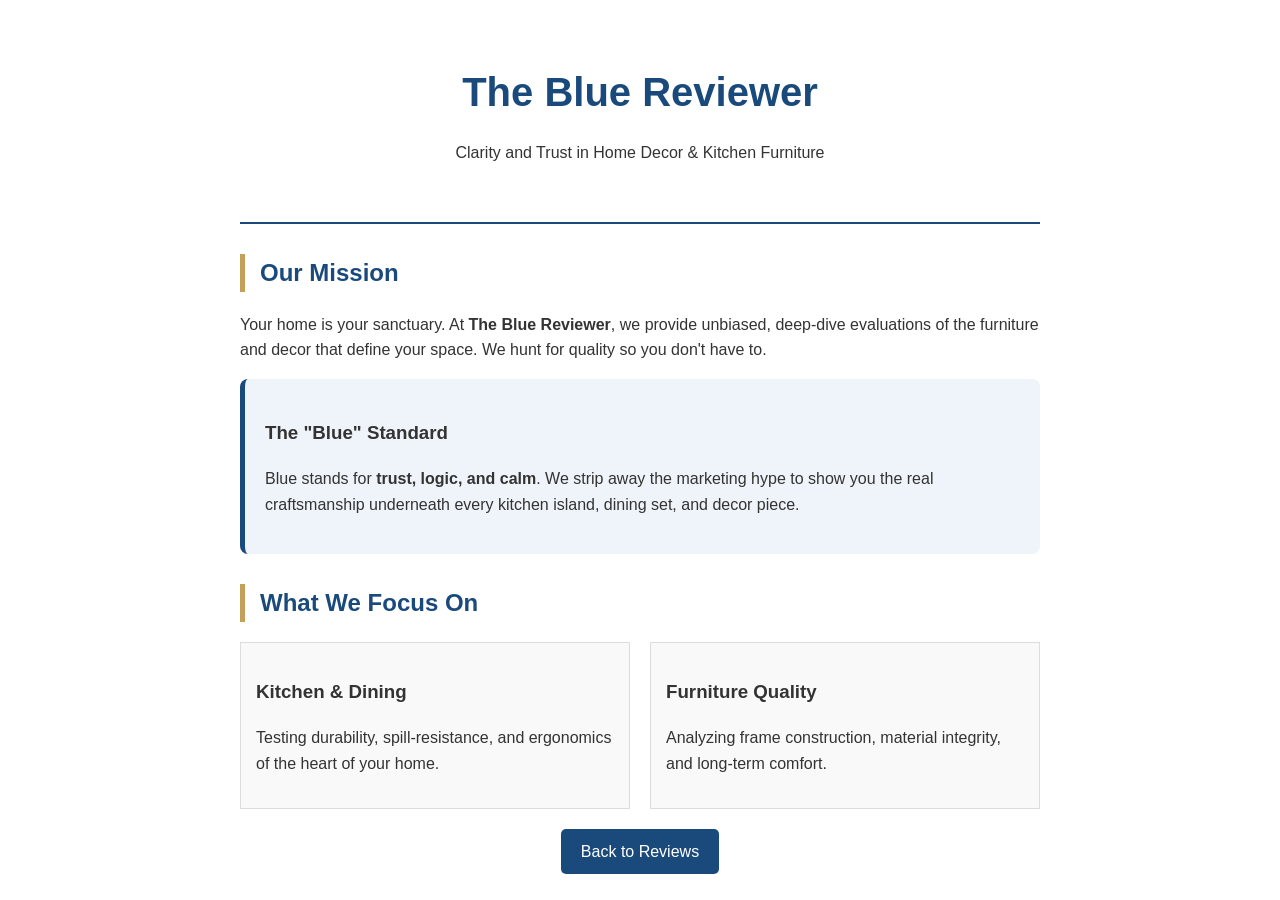
==== about.html @ ce399133 "Update and rename about.php to about.html" ====
<!DOCTYPE html>
<html lang="en">
<head>
    <meta charset="UTF-8">
    <meta name="viewport" content="width=device-width, initial-scale=1.0">
    <title>About | The Blue Reviewer</title>
    <style>
        :root {
            --blue-primary: #1a4a7c;
            --blue-light: #eef4f9;
            --accent-gold: #c5a059;
            --text: #333;
        }
        body { font-family: 'Segoe UI', Tahoma, sans-serif; line-height: 1.6; color: var(--text); margin: 0; padding: 20px; }
        .container { max-width: 800px; margin: auto; }
        header { text-align: center; padding: 40px 0; border-bottom: 2px solid var(--blue-primary); }
        h1 { color: var(--blue-primary); font-size: 2.5em; margin: 0; }
        h2 { color: var(--blue-primary); margin-top: 30px; border-left: 5px solid var(--accent-gold); padding-left: 15px; }
        .highlight { background: var(--blue-light); padding: 20px; border-radius: 8px; border-left: 5px solid var(--blue-primary); }
        .grid { display: flex; gap: 20px; margin-top: 20px; flex-wrap: wrap; }
        .card { flex: 1; min-width: 250px; background: #f9f9f9; padding: 15px; border: 1px solid #ddd; }
        .btn { display: inline-block; background: var(--blue-primary); color: #fff; padding: 10px 20px; text-decoration: none; border-radius: 5px; margin-top: 20px; }
    </style>
</head>
<body>
    <div class="container">
        <header>
            <h1>The Blue Reviewer</h1>
            <p>Clarity and Trust in Home Decor & Kitchen Furniture</p>
        </header>

        <section>
            <h2>Our Mission</h2>
            <p>Your home is your sanctuary. At <strong>The Blue Reviewer</strong>, we provide unbiased, deep-dive evaluations of the furniture and decor that define your space. We hunt for quality so you don't have to.</p>
        </section>

        <section class="highlight">
            <h3>The "Blue" Standard</h3>
            <p>Blue stands for <strong>trust, logic, and calm</strong>. We strip away the marketing hype to show you the real craftsmanship underneath every kitchen island, dining set, and decor piece.</p>
        </section>

        <h2>What We Focus On</h2>
        <div class="grid">
            <div class="card">
                <h3>Kitchen & Dining</h3>
                <p>Testing durability, spill-resistance, and ergonomics of the heart of your home.</p>
            </div>
            <div class="card">
                <h3>Furniture Quality</h3>
                <p>Analyzing frame construction, material integrity, and long-term comfort.</p>
            </div>
        </div>

        <center>
            <a href="index.html" class="btn">Back to Reviews</a>
        </center>
    </div>
</body>
</html>
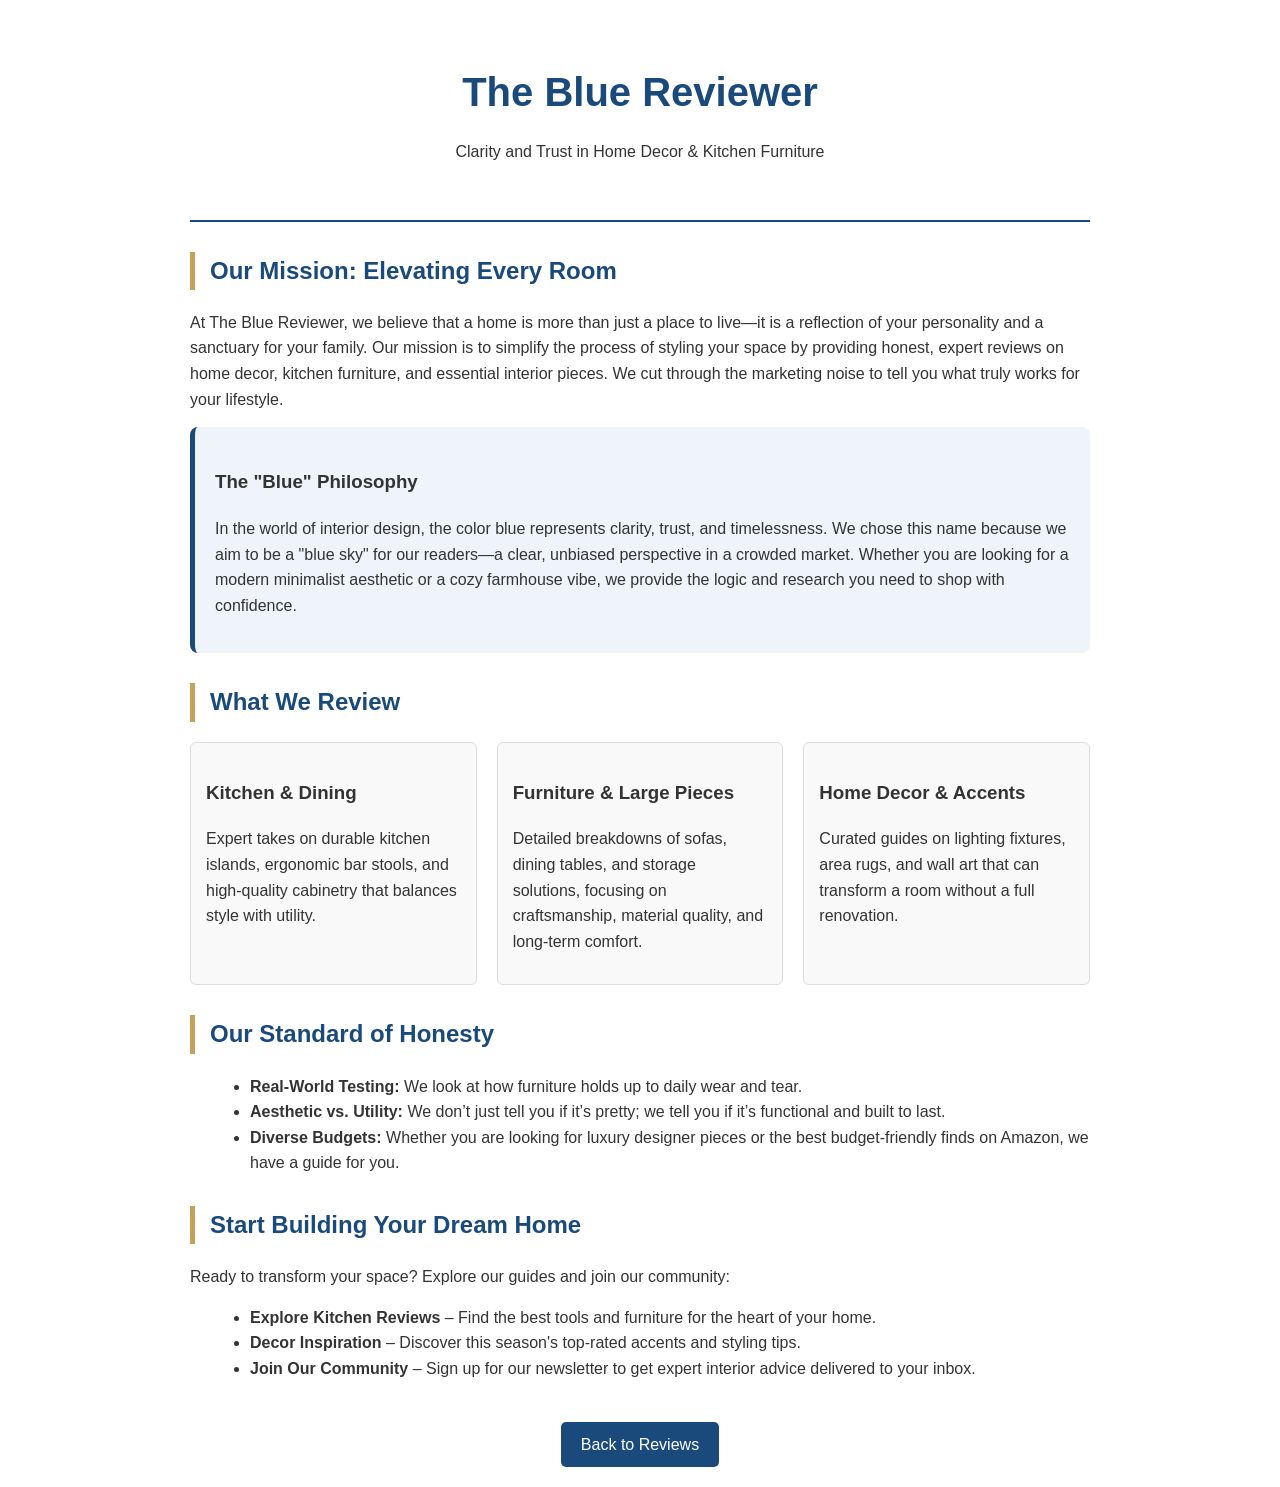
==== commit 5ecad9ec: "Update about.html" ====
--- a/about.html
+++ b/about.html
@@ -1,59 +1,89 @@
 <!DOCTYPE html>
 <html lang="en">
 <head>
-    <meta charset="UTF-8">
-    <meta name="viewport" content="width=device-width, initial-scale=1.0">
-    <title>About | The Blue Reviewer</title>
-    <style>
-        :root {
-            --blue-primary: #1a4a7c;
-            --blue-light: #eef4f9;
-            --accent-gold: #c5a059;
-            --text: #333;
-        }
-        body { font-family: 'Segoe UI', Tahoma, sans-serif; line-height: 1.6; color: var(--text); margin: 0; padding: 20px; }
-        .container { max-width: 800px; margin: auto; }
-        header { text-align: center; padding: 40px 0; border-bottom: 2px solid var(--blue-primary); }
-        h1 { color: var(--blue-primary); font-size: 2.5em; margin: 0; }
-        h2 { color: var(--blue-primary); margin-top: 30px; border-left: 5px solid var(--accent-gold); padding-left: 15px; }
-        .highlight { background: var(--blue-light); padding: 20px; border-radius: 8px; border-left: 5px solid var(--blue-primary); }
-        .grid { display: flex; gap: 20px; margin-top: 20px; flex-wrap: wrap; }
-        .card { flex: 1; min-width: 250px; background: #f9f9f9; padding: 15px; border: 1px solid #ddd; }
-        .btn { display: inline-block; background: var(--blue-primary); color: #fff; padding: 10px 20px; text-decoration: none; border-radius: 5px; margin-top: 20px; }
-    </style>
+<meta charset="UTF-8">
+<meta name="viewport" content="width=device-width, initial-scale=1.0">
+<title>About | The Blue Reviewer</title>
+<style>
+    :root {
+        --blue-primary: #1a4a7c;
+        --blue-light: #eef4f9;
+        --accent-gold: #c5a059;
+        --text: #333;
+    }
+    body { font-family: 'Segoe UI', Tahoma, sans-serif; line-height: 1.6; color: var(--text); margin: 0; padding: 20px; background: #fff; }
+    .container { max-width: 900px; margin: auto; }
+    header { text-align: center; padding: 40px 0; border-bottom: 2px solid var(--blue-primary); }
+    h1 { color: var(--blue-primary); font-size: 2.5em; margin: 0; }
+    h2 { color: var(--blue-primary); margin-top: 30px; border-left: 5px solid var(--accent-gold); padding-left: 15px; }
+    h3 { margin-top: 20px; }
+    p { margin: 15px 0; }
+    .highlight { background: var(--blue-light); padding: 20px; border-radius: 8px; border-left: 5px solid var(--blue-primary); }
+    .grid { display: flex; gap: 20px; margin-top: 20px; flex-wrap: wrap; }
+    .card { flex: 1; min-width: 250px; background: #f9f9f9; padding: 15px; border: 1px solid #ddd; border-radius: 6px; }
+    .btn { display: inline-block; background: var(--blue-primary); color: #fff; padding: 10px 20px; text-decoration: none; border-radius: 5px; margin-top: 20px; }
+    ul { margin: 10px 0 20px 20px; }
+</style>
 </head>
 <body>
-    <div class="container">
-        <header>
-            <h1>The Blue Reviewer</h1>
-            <p>Clarity and Trust in Home Decor & Kitchen Furniture</p>
-        </header>
+<div class="container">
 
-        <section>
-            <h2>Our Mission</h2>
-            <p>Your home is your sanctuary. At <strong>The Blue Reviewer</strong>, we provide unbiased, deep-dive evaluations of the furniture and decor that define your space. We hunt for quality so you don't have to.</p>
-        </section>
+<header>
+    <h1>The Blue Reviewer</h1>
+    <p>Clarity and Trust in Home Decor & Kitchen Furniture</p>
+</header>
 
-        <section class="highlight">
-            <h3>The "Blue" Standard</h3>
-            <p>Blue stands for <strong>trust, logic, and calm</strong>. We strip away the marketing hype to show you the real craftsmanship underneath every kitchen island, dining set, and decor piece.</p>
-        </section>
+<section>
+    <h2>Our Mission: Elevating Every Room</h2>
+    <p>At The Blue Reviewer, we believe that a home is more than just a place to live—it is a reflection of your personality and a sanctuary for your family. Our mission is to simplify the process of styling your space by providing honest, expert reviews on home decor, kitchen furniture, and essential interior pieces. We cut through the marketing noise to tell you what truly works for your lifestyle.</p>
+</section>
 
-        <h2>What We Focus On</h2>
-        <div class="grid">
-            <div class="card">
-                <h3>Kitchen & Dining</h3>
-                <p>Testing durability, spill-resistance, and ergonomics of the heart of your home.</p>
-            </div>
-            <div class="card">
-                <h3>Furniture Quality</h3>
-                <p>Analyzing frame construction, material integrity, and long-term comfort.</p>
-            </div>
+<section class="highlight">
+    <h3>The "Blue" Philosophy</h3>
+    <p>In the world of interior design, the color blue represents clarity, trust, and timelessness. We chose this name because we aim to be a "blue sky" for our readers—a clear, unbiased perspective in a crowded market. Whether you are looking for a modern minimalist aesthetic or a cozy farmhouse vibe, we provide the logic and research you need to shop with confidence.</p>
+</section>
+
+<section>
+    <h2>What We Review</h2>
+    <div class="grid">
+        <div class="card">
+            <h3>Kitchen & Dining</h3>
+            <p>Expert takes on durable kitchen islands, ergonomic bar stools, and high-quality cabinetry that balances style with utility.</p>
         </div>
+        <div class="card">
+            <h3>Furniture & Large Pieces</h3>
+            <p>Detailed breakdowns of sofas, dining tables, and storage solutions, focusing on craftsmanship, material quality, and long-term comfort.</p>
+        </div>
+        <div class="card">
+            <h3>Home Decor & Accents</h3>
+            <p>Curated guides on lighting fixtures, area rugs, and wall art that can transform a room without a full renovation.</p>
+        </div>
+    </div>
+</section>
 
-        <center>
-            <a href="index.html" class="btn">Back to Reviews</a>
-        </center>
-    </div>
+<section>
+    <h2>Our Standard of Honesty</h2>
+    <ul>
+        <li><strong>Real-World Testing:</strong> We look at how furniture holds up to daily wear and tear.</li>
+        <li><strong>Aesthetic vs. Utility:</strong> We don’t just tell you if it’s pretty; we tell you if it’s functional and built to last.</li>
+        <li><strong>Diverse Budgets:</strong> Whether you are looking for luxury designer pieces or the best budget-friendly finds on Amazon, we have a guide for you.</li>
+    </ul>
+</section>
+
+<section>
+    <h2>Start Building Your Dream Home</h2>
+    <p>Ready to transform your space? Explore our guides and join our community:</p>
+    <ul>
+        <li><strong>Explore Kitchen Reviews</strong> – Find the best tools and furniture for the heart of your home.</li>
+        <li><strong>Decor Inspiration</strong> – Discover this season's top-rated accents and styling tips.</li>
+        <li><strong>Join Our Community</strong> – Sign up for our newsletter to get expert interior advice delivered to your inbox.</li>
+    </ul>
+</section>
+
+<center>
+    <a href="index.php" class="btn">Back to Reviews</a>
+</center>
+
+</div>
 </body>
 </html>
